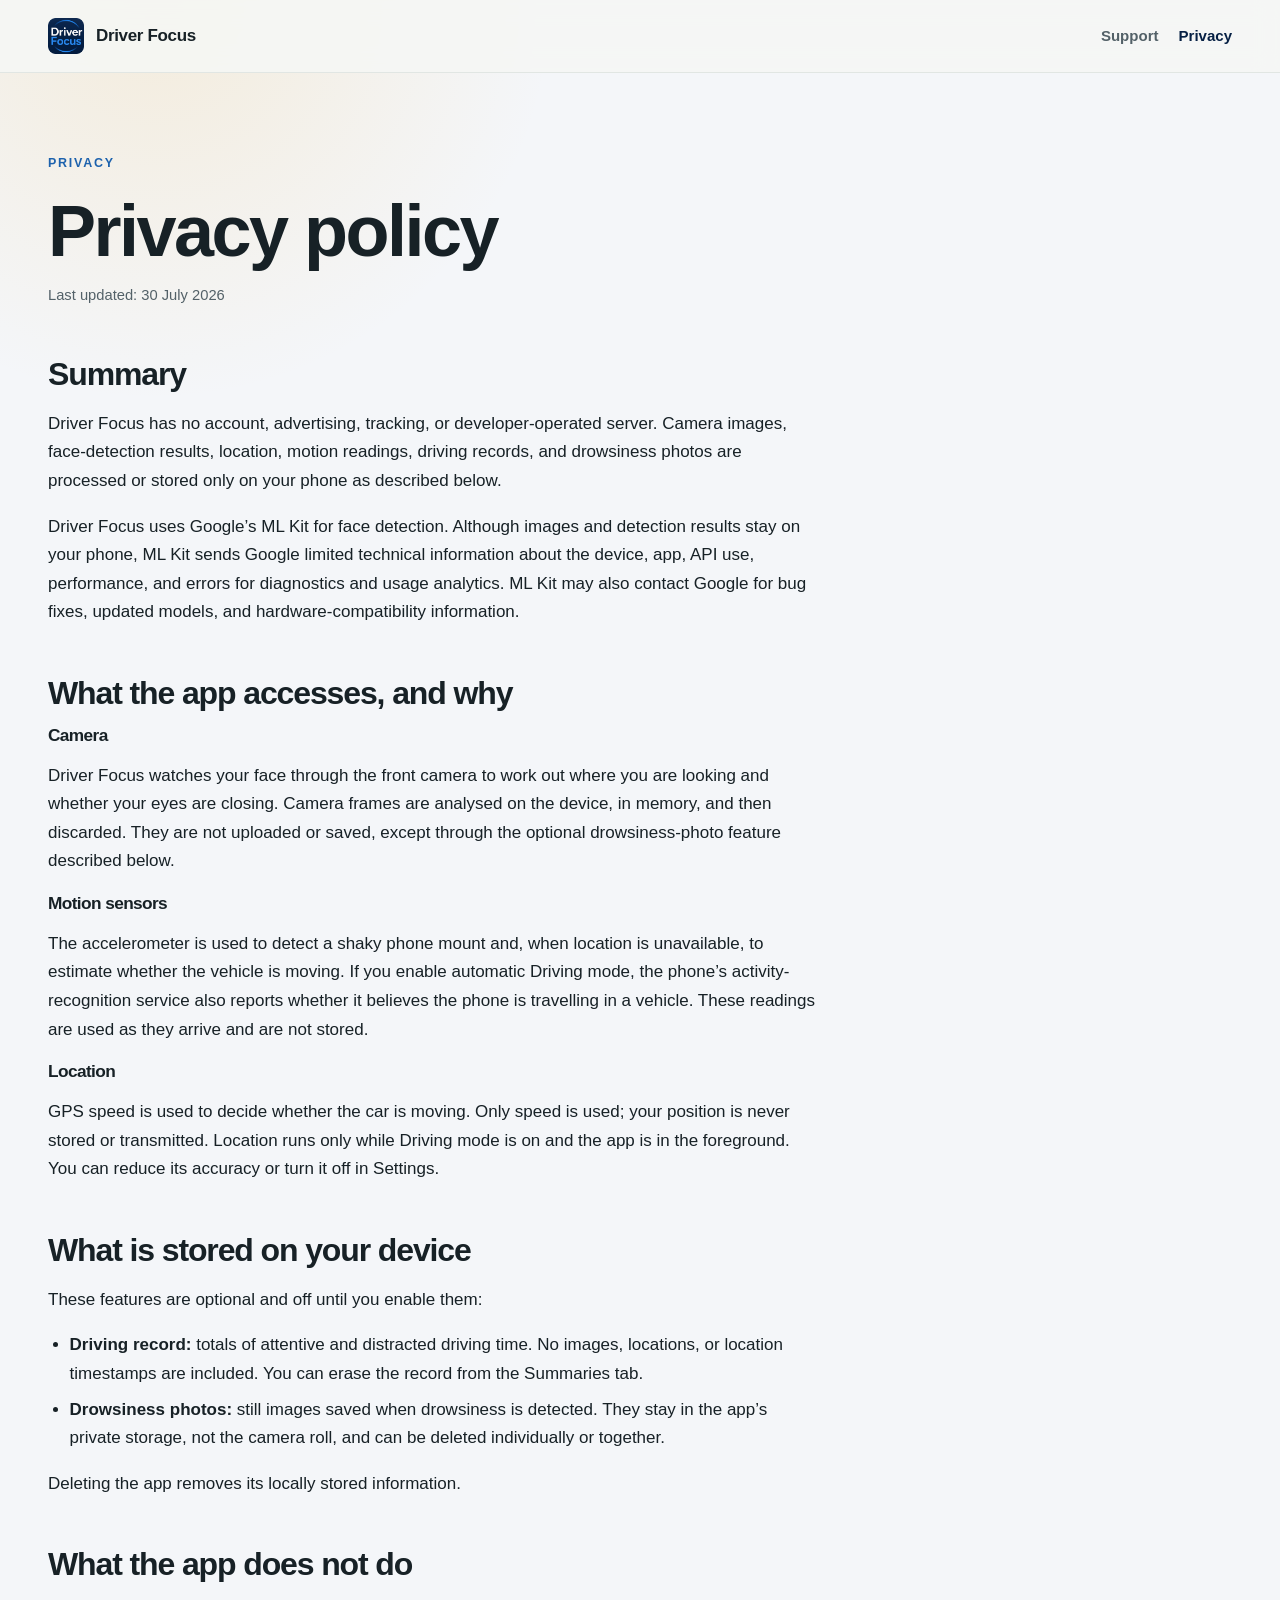
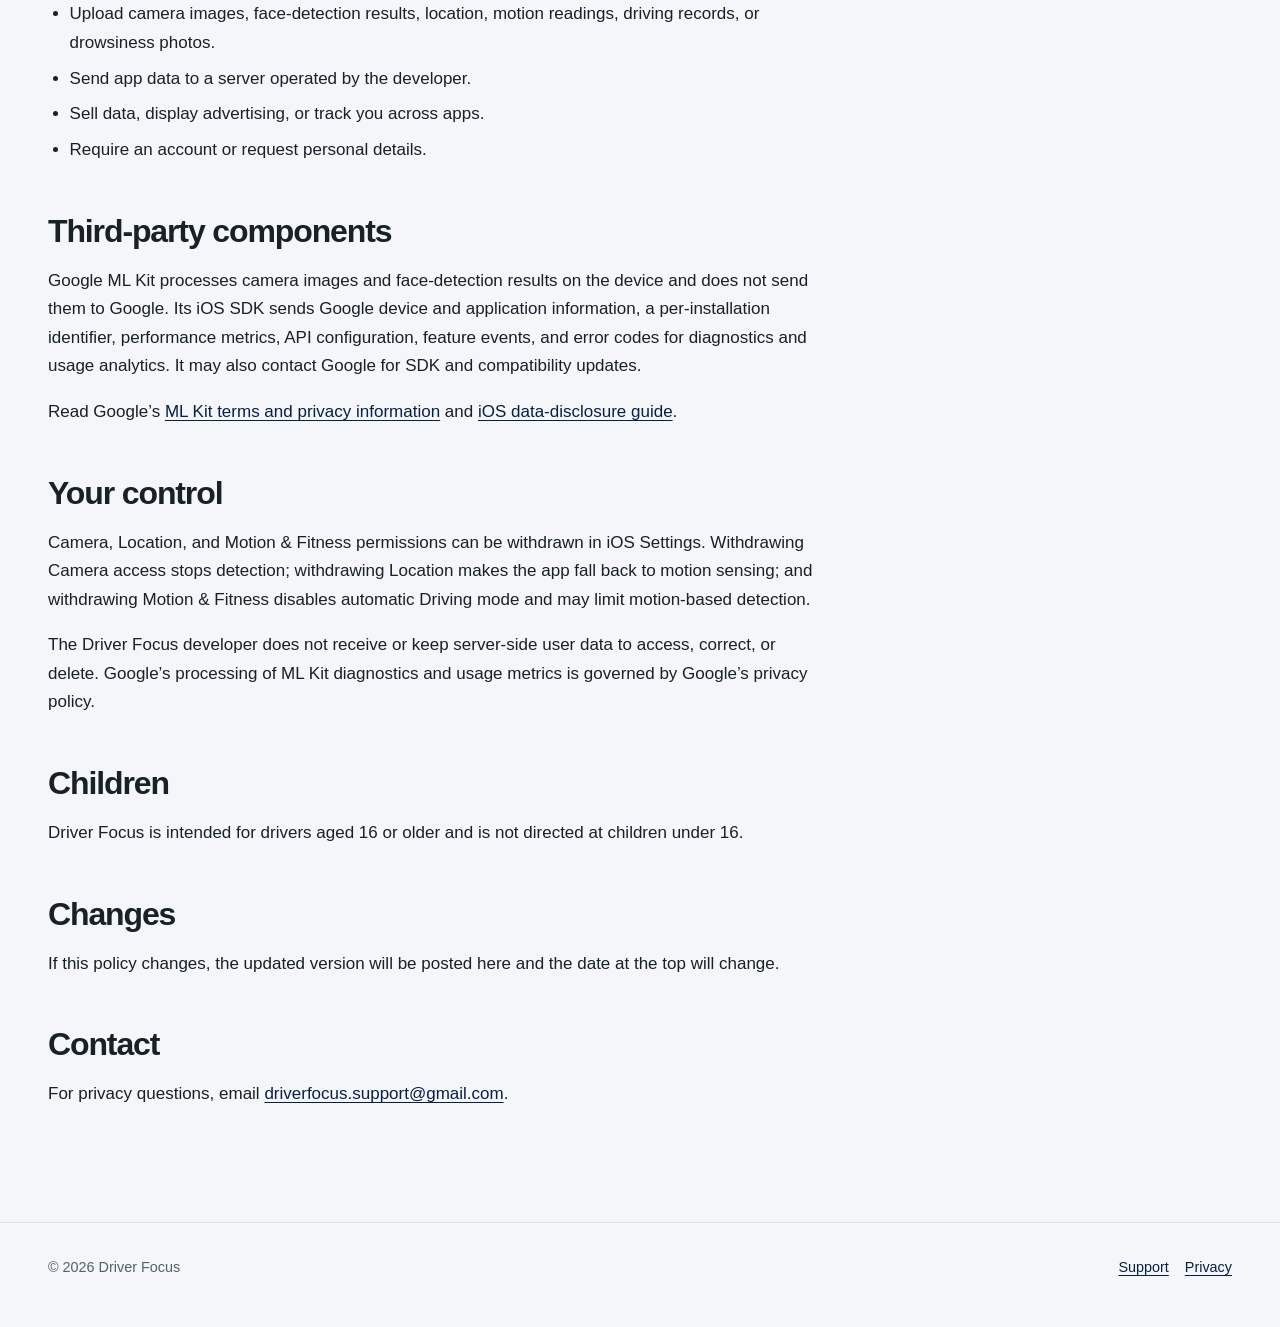
==== docs/privacy/index.html @ aa6e7d4a "Driver Focus support and privacy site Public GitHub Pages host for the app's support and privacy pag" ====
<!doctype html>
<html lang="en">
  <head>
    <meta charset="utf-8">
    <meta name="viewport" content="width=device-width, initial-scale=1">
    <meta name="description" content="Privacy policy for Driver Focus.">
    <title>Privacy policy | Driver Focus</title>
    <link rel="icon" type="image/png" href="../assets/favicon-32.png">
    <link rel="apple-touch-icon" href="../assets/apple-touch-icon.png">
    <link rel="stylesheet" href="../assets/site.css">
  </head>
  <body>
    <header class="site-header">
      <nav class="nav shell" aria-label="Main navigation">
        <a class="brand" href="../">
          <span class="brand-mark" aria-hidden="true"></span>
          Driver Focus
        </a>
        <div class="nav-links">
          <a href="../support/">Support</a>
          <a href="./" aria-current="page">Privacy</a>
        </div>
      </nav>
    </header>
    <main class="shell">
      <article class="content">
        <p class="eyebrow">Privacy</p>
        <h1>Privacy policy</h1>
        <p class="meta">Last updated: 30 July 2026</p>

        <h2>Summary</h2>
        <p>
          Driver Focus has no account, advertising, tracking, or
          developer-operated server. Camera images, face-detection results,
          location, motion readings, driving records, and drowsiness photos are
          processed or stored only on your phone as described below.
        </p>
        <p>
          Driver Focus uses Google’s ML Kit for face detection. Although images
          and detection results stay on your phone, ML Kit sends Google limited
          technical information about the device, app, API use, performance,
          and errors for diagnostics and usage analytics. ML Kit may also
          contact Google for bug fixes, updated models, and
          hardware-compatibility information.
        </p>

        <h2>What the app accesses, and why</h2>
        <h3>Camera</h3>
        <p>
          Driver Focus watches your face through the front camera to work out
          where you are looking and whether your eyes are closing. Camera frames
          are analysed on the device, in memory, and then discarded. They are
          not uploaded or saved, except through the optional drowsiness-photo
          feature described below.
        </p>
        <h3>Motion sensors</h3>
        <p>
          The accelerometer is used to detect a shaky phone mount and, when
          location is unavailable, to estimate whether the vehicle is moving.
          If you enable automatic Driving mode, the phone’s activity-recognition
          service also reports whether it believes the phone is travelling in a
          vehicle. These readings are used as they arrive and are not stored.
        </p>
        <h3>Location</h3>
        <p>
          GPS speed is used to decide whether the car is moving. Only speed is
          used; your position is never stored or transmitted. Location runs only
          while Driving mode is on and the app is in the foreground. You can
          reduce its accuracy or turn it off in Settings.
        </p>

        <h2>What is stored on your device</h2>
        <p>These features are optional and off until you enable them:</p>
        <ul>
          <li>
            <strong>Driving record:</strong> totals of attentive and distracted
            driving time. No images, locations, or location timestamps are
            included. You can erase the record from the Summaries tab.
          </li>
          <li>
            <strong>Drowsiness photos:</strong> still images saved when
            drowsiness is detected. They stay in the app’s private storage, not
            the camera roll, and can be deleted individually or together.
          </li>
        </ul>
        <p>Deleting the app removes its locally stored information.</p>

        <h2>What the app does not do</h2>
        <ul>
          <li>
            Upload camera images, face-detection results, location, motion
            readings, driving records, or drowsiness photos.
          </li>
          <li>Send app data to a server operated by the developer.</li>
          <li>Sell data, display advertising, or track you across apps.</li>
          <li>Require an account or request personal details.</li>
        </ul>

        <h2>Third-party components</h2>
        <p>
          Google ML Kit processes camera images and face-detection results on
          the device and does not send them to Google. Its iOS SDK sends Google
          device and application information, a per-installation identifier,
          performance metrics, API configuration, feature events, and error
          codes for diagnostics and usage analytics. It may also contact Google
          for SDK and compatibility updates.
        </p>
        <p>
          Read Google’s
          <a href="https://developers.google.com/ml-kit/terms">ML Kit terms and privacy information</a>
          and
          <a href="https://developers.google.com/ml-kit/ios-data-disclosure">iOS data-disclosure guide</a>.
        </p>

        <h2>Your control</h2>
        <p>
          Camera, Location, and Motion &amp; Fitness permissions can be
          withdrawn in iOS Settings. Withdrawing Camera access stops detection;
          withdrawing Location makes the app fall back to motion sensing; and
          withdrawing Motion &amp; Fitness disables automatic Driving mode and
          may limit motion-based detection.
        </p>
        <p>
          The Driver Focus developer does not receive or keep server-side user
          data to access, correct, or delete. Google’s processing of ML Kit
          diagnostics and usage metrics is governed by Google’s privacy policy.
        </p>

        <h2>Children</h2>
        <p>
          Driver Focus is intended for drivers aged 16 or older and is not
          directed at children under 16.
        </p>

        <h2>Changes</h2>
        <p>
          If this policy changes, the updated version will be posted here and
          the date at the top will change.
        </p>

        <h2>Contact</h2>
        <p>
          For privacy questions, email
          <a href="mailto:driverfocus.support@gmail.com?subject=Driver%20Focus%20privacy">
            driverfocus.support@gmail.com</a>.
        </p>
      </article>
    </main>
    <footer class="page-footer">
      <div class="footer-row shell">
        <span>© 2026 Driver Focus</span>
        <div class="footer-links">
          <a href="../support/">Support</a>
          <a href="./">Privacy</a>
        </div>
      </div>
    </footer>
  </body>
</html>
---- docs/assets/site.css ----
:root {
  color-scheme: light;
  --ink: #172126;
  --muted: #536168;
  --paper: #f4f6f9;
  --surface: #ffffff;
  --line: #dde3ea;
  /* Taken from the app icon: #062044 is its background, #2989f1 its wordmark.
     The wordmark blue is darkened for text because at full strength it only
     reaches 3.5:1 against white, short of the 4.5:1 needed to read well. */
  --blue: #1d62ad;
  --blue-dark: #062044;
  --blue-soft: #e8eef8;
  --amber: #f2bd57;
  --shadow: 0 18px 50px rgba(6, 32, 68, 0.09);
}

* {
  box-sizing: border-box;
}

html {
  scroll-behavior: smooth;
}

body {
  margin: 0;
  background:
    radial-gradient(circle at 12% 0%, rgba(242, 189, 87, 0.18), transparent 25rem),
    var(--paper);
  color: var(--ink);
  font-family: Inter, ui-sans-serif, -apple-system, BlinkMacSystemFont, "Segoe UI",
    sans-serif;
  font-size: 17px;
  line-height: 1.68;
}

a {
  color: var(--blue-dark);
  text-underline-offset: 0.18em;
}

a:hover {
  color: var(--blue);
}

.shell {
  width: min(100% - 2rem, 74rem);
  margin-inline: auto;
}

.site-header {
  border-bottom: 1px solid rgba(220, 227, 223, 0.8);
  background: rgba(245, 247, 244, 0.9);
  backdrop-filter: blur(12px);
  position: sticky;
  top: 0;
  z-index: 10;
}

.nav {
  min-height: 4.5rem;
  display: flex;
  align-items: center;
  justify-content: space-between;
  gap: 1.5rem;
}

.brand {
  display: inline-flex;
  align-items: center;
  gap: 0.75rem;
  color: var(--ink);
  font-weight: 750;
  letter-spacing: -0.02em;
  text-decoration: none;
}

.brand-mark {
  width: 2.25rem;
  aspect-ratio: 1;
  /* The app's own icon, with the corners rounded here because the web applies
     no mask of its own. The url is resolved against this stylesheet, so every
     page picks it up whatever depth it sits at. */
  background: url("driver-focus-mark.png") center / contain no-repeat;
}

.nav-links {
  display: flex;
  align-items: center;
  gap: 1.25rem;
  font-size: 0.94rem;
}

.nav-links a {
  color: var(--muted);
  font-weight: 650;
  text-decoration: none;
}

.nav-links a[aria-current="page"],
.nav-links a:hover {
  color: var(--blue-dark);
}

main {
  padding: 5rem 0 6rem;
}

.hero {
  display: grid;
  grid-template-columns: minmax(0, 1.35fr) minmax(17rem, 0.65fr);
  align-items: center;
  gap: clamp(2rem, 6vw, 6rem);
  min-height: 31rem;
}

.eyebrow {
  margin: 0 0 1rem;
  color: var(--blue);
  font-size: 0.78rem;
  font-weight: 800;
  letter-spacing: 0.14em;
  text-transform: uppercase;
}

h1,
h2,
h3 {
  line-height: 1.16;
  letter-spacing: -0.035em;
}

h1 {
  max-width: 14ch;
  margin: 0;
  font-size: clamp(2.8rem, 7vw, 5.6rem);
}

h2 {
  margin: 3rem 0 0.8rem;
  font-size: clamp(1.45rem, 3vw, 2rem);
}

h3 {
  margin: 0 0 0.45rem;
  font-size: 1.08rem;
}

.lede {
  max-width: 42rem;
  margin: 1.5rem 0 0;
  color: var(--muted);
  font-size: clamp(1.05rem, 2vw, 1.28rem);
}

.actions {
  display: flex;
  flex-wrap: wrap;
  gap: 0.8rem;
  margin-top: 2rem;
}

.button {
  display: inline-flex;
  align-items: center;
  justify-content: center;
  min-height: 3rem;
  padding: 0.65rem 1.05rem;
  border: 1px solid var(--blue-dark);
  border-radius: 0.75rem;
  background: var(--blue-dark);
  color: white;
  font-weight: 720;
  text-decoration: none;
}

.button.secondary {
  background: transparent;
  color: var(--blue-dark);
}

.signal-card {
  position: relative;
  overflow: hidden;
  min-height: 22rem;
  padding: 2rem;
  border-radius: 2rem;
  background: var(--blue-dark);
  color: white;
  box-shadow: var(--shadow);
}

.signal-card::after {
  content: "";
  position: absolute;
  width: 18rem;
  height: 18rem;
  right: -7rem;
  bottom: -8rem;
  border: 2.8rem solid rgba(255, 255, 255, 0.1);
  border-radius: 50%;
}

.signal-label {
  color: rgba(255, 255, 255, 0.72);
  font-size: 0.78rem;
  font-weight: 800;
  letter-spacing: 0.14em;
  text-transform: uppercase;
}

.signal-status {
  margin-top: 3rem;
  font-size: 2.5rem;
  font-weight: 780;
  letter-spacing: -0.04em;
}

.signal-line {
  width: 3.5rem;
  height: 0.45rem;
  margin-top: 1rem;
  border-radius: 1rem;
  background: var(--amber);
}

.signal-copy {
  position: relative;
  z-index: 1;
  max-width: 16rem;
  margin-top: 2rem;
  color: rgba(255, 255, 255, 0.78);
}

.content {
  width: min(100%, 48rem);
}

.content h1 {
  max-width: 18ch;
  font-size: clamp(2.5rem, 6vw, 4.5rem);
}

.meta {
  margin: 0.6rem 0 2.2rem;
  color: var(--muted);
  font-size: 0.92rem;
}

.notice,
.contact-card,
.faq-item {
  padding: 1.25rem 1.4rem;
  border: 1px solid var(--line);
  border-radius: 1rem;
  background: var(--surface);
}

.notice {
  margin: 2rem 0;
  border-left: 0.35rem solid var(--amber);
}

.contact-card {
  margin: 2rem 0 2.5rem;
  box-shadow: var(--shadow);
}

.contact-card p {
  margin: 0.4rem 0 0;
}

.faq {
  display: grid;
  gap: 0.85rem;
  margin-top: 1.25rem;
}

.faq-item p {
  margin: 0;
  color: var(--muted);
}

ul,
ol {
  padding-left: 1.35rem;
}

li + li {
  margin-top: 0.45rem;
}

.page-footer {
  padding: 2rem 0 3rem;
  border-top: 1px solid var(--line);
  color: var(--muted);
  font-size: 0.9rem;
}

.footer-row {
  display: flex;
  justify-content: space-between;
  gap: 1.5rem;
}

.footer-links {
  display: flex;
  gap: 1rem;
}

@media (max-width: 720px) {
  body {
    font-size: 16px;
  }

  .nav {
    min-height: 4rem;
  }

  .nav-links {
    gap: 0.75rem;
  }

  main {
    padding-top: 3rem;
  }

  .hero {
    grid-template-columns: 1fr;
    min-height: auto;
  }

  .signal-card {
    min-height: 18rem;
  }

  .footer-row {
    flex-direction: column;
  }
}

@media (prefers-reduced-motion: reduce) {
  html {
    scroll-behavior: auto;
  }
}
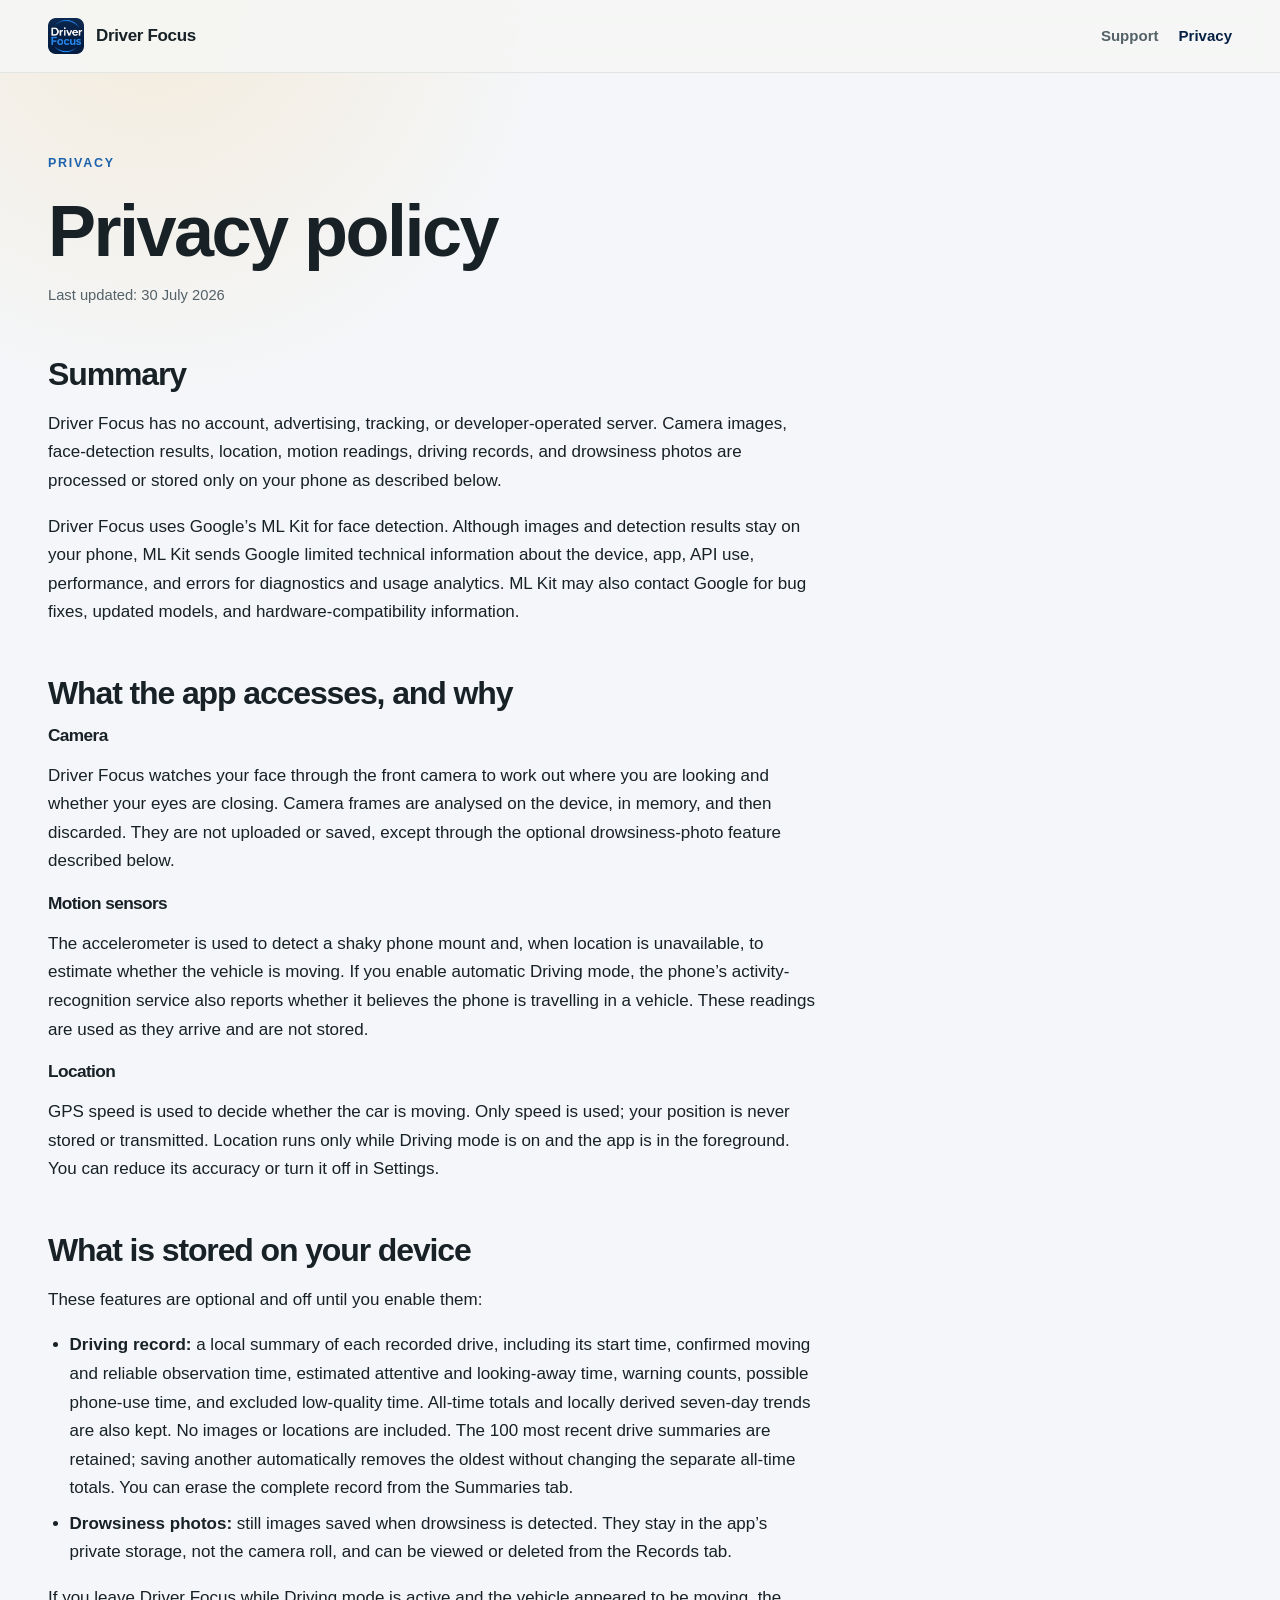
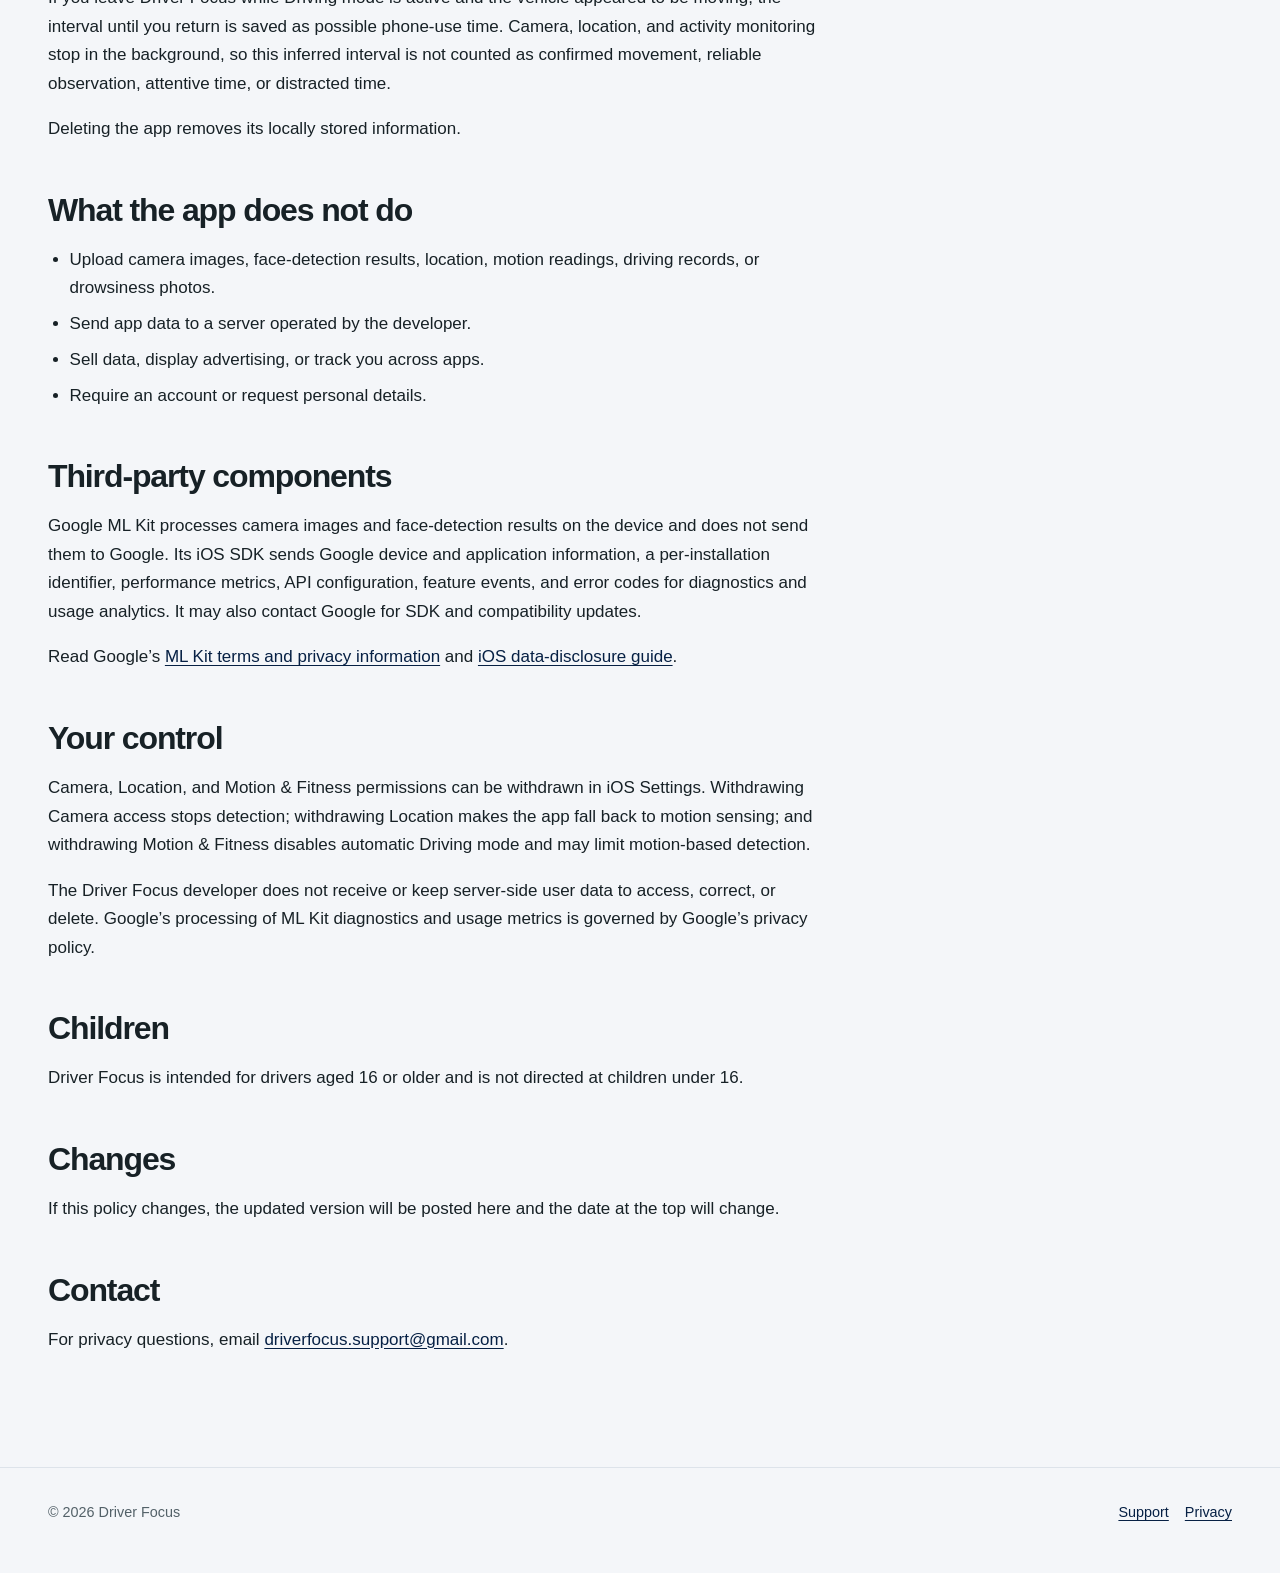
==== commit 498e6d1d: "update docs to match app" ====
--- a/docs/privacy/index.html
+++ b/docs/privacy/index.html
@@ -73,16 +73,30 @@
         <p>These features are optional and off until you enable them:</p>
         <ul>
           <li>
-            <strong>Driving record:</strong> totals of attentive and distracted
-            driving time. No images, locations, or location timestamps are
-            included. You can erase the record from the Summaries tab.
+            <strong>Driving record:</strong> a local summary of each recorded
+            drive, including its start time, confirmed moving and reliable
+            observation time, estimated attentive and looking-away time,
+            warning counts, possible phone-use time, and excluded low-quality
+            time. All-time totals and locally derived seven-day trends are also
+            kept. No images or locations are included. The 100 most recent
+            drive summaries are retained; saving another automatically removes
+            the oldest without changing the separate all-time totals. You can
+            erase the complete record from the Summaries tab.
           </li>
           <li>
             <strong>Drowsiness photos:</strong> still images saved when
             drowsiness is detected. They stay in the app’s private storage, not
-            the camera roll, and can be deleted individually or together.
+            the camera roll, and can be viewed or deleted from the Records tab.
           </li>
         </ul>
+        <p>
+          If you leave Driver Focus while Driving mode is active and the
+          vehicle appeared to be moving, the interval until you return is saved
+          as possible phone-use time. Camera, location, and activity monitoring
+          stop in the background, so this inferred interval is not counted as
+          confirmed movement, reliable observation, attentive time, or
+          distracted time.
+        </p>
         <p>Deleting the app removes its locally stored information.</p>
 
         <h2>What the app does not do</h2>
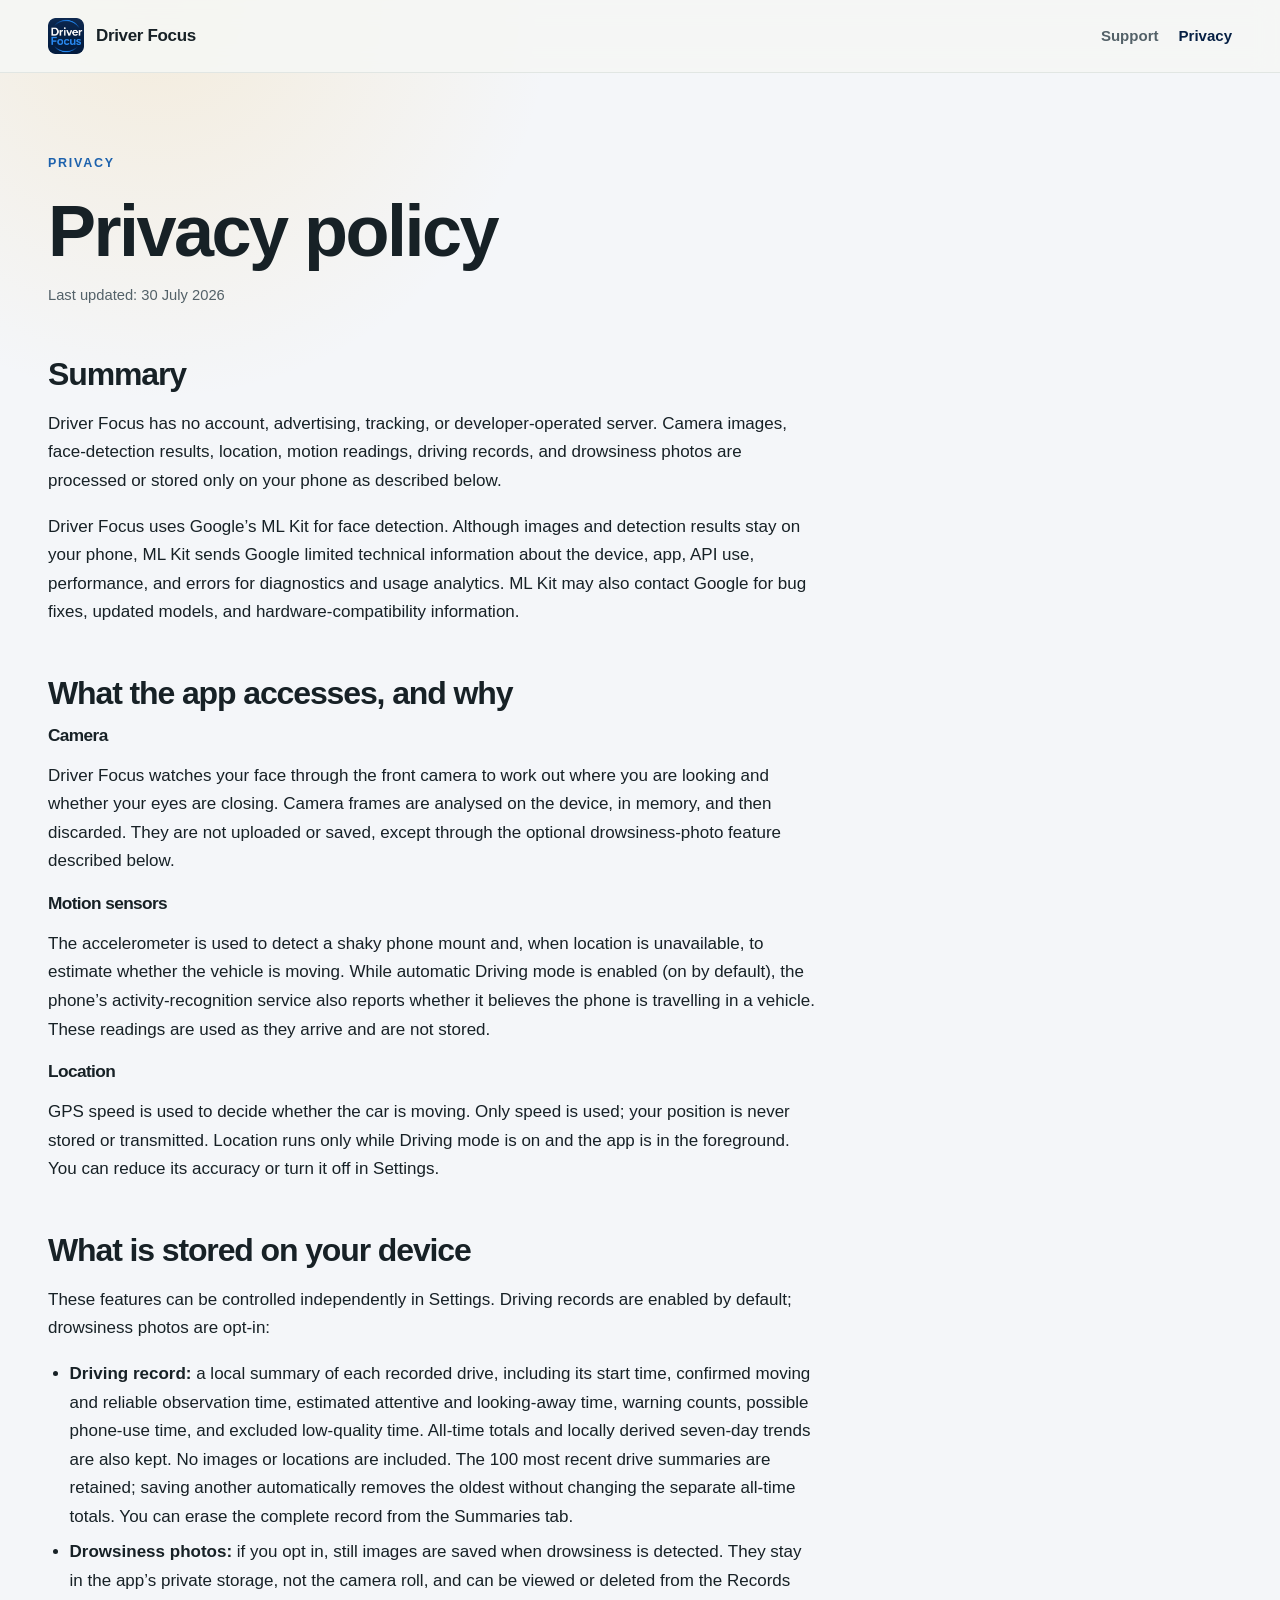
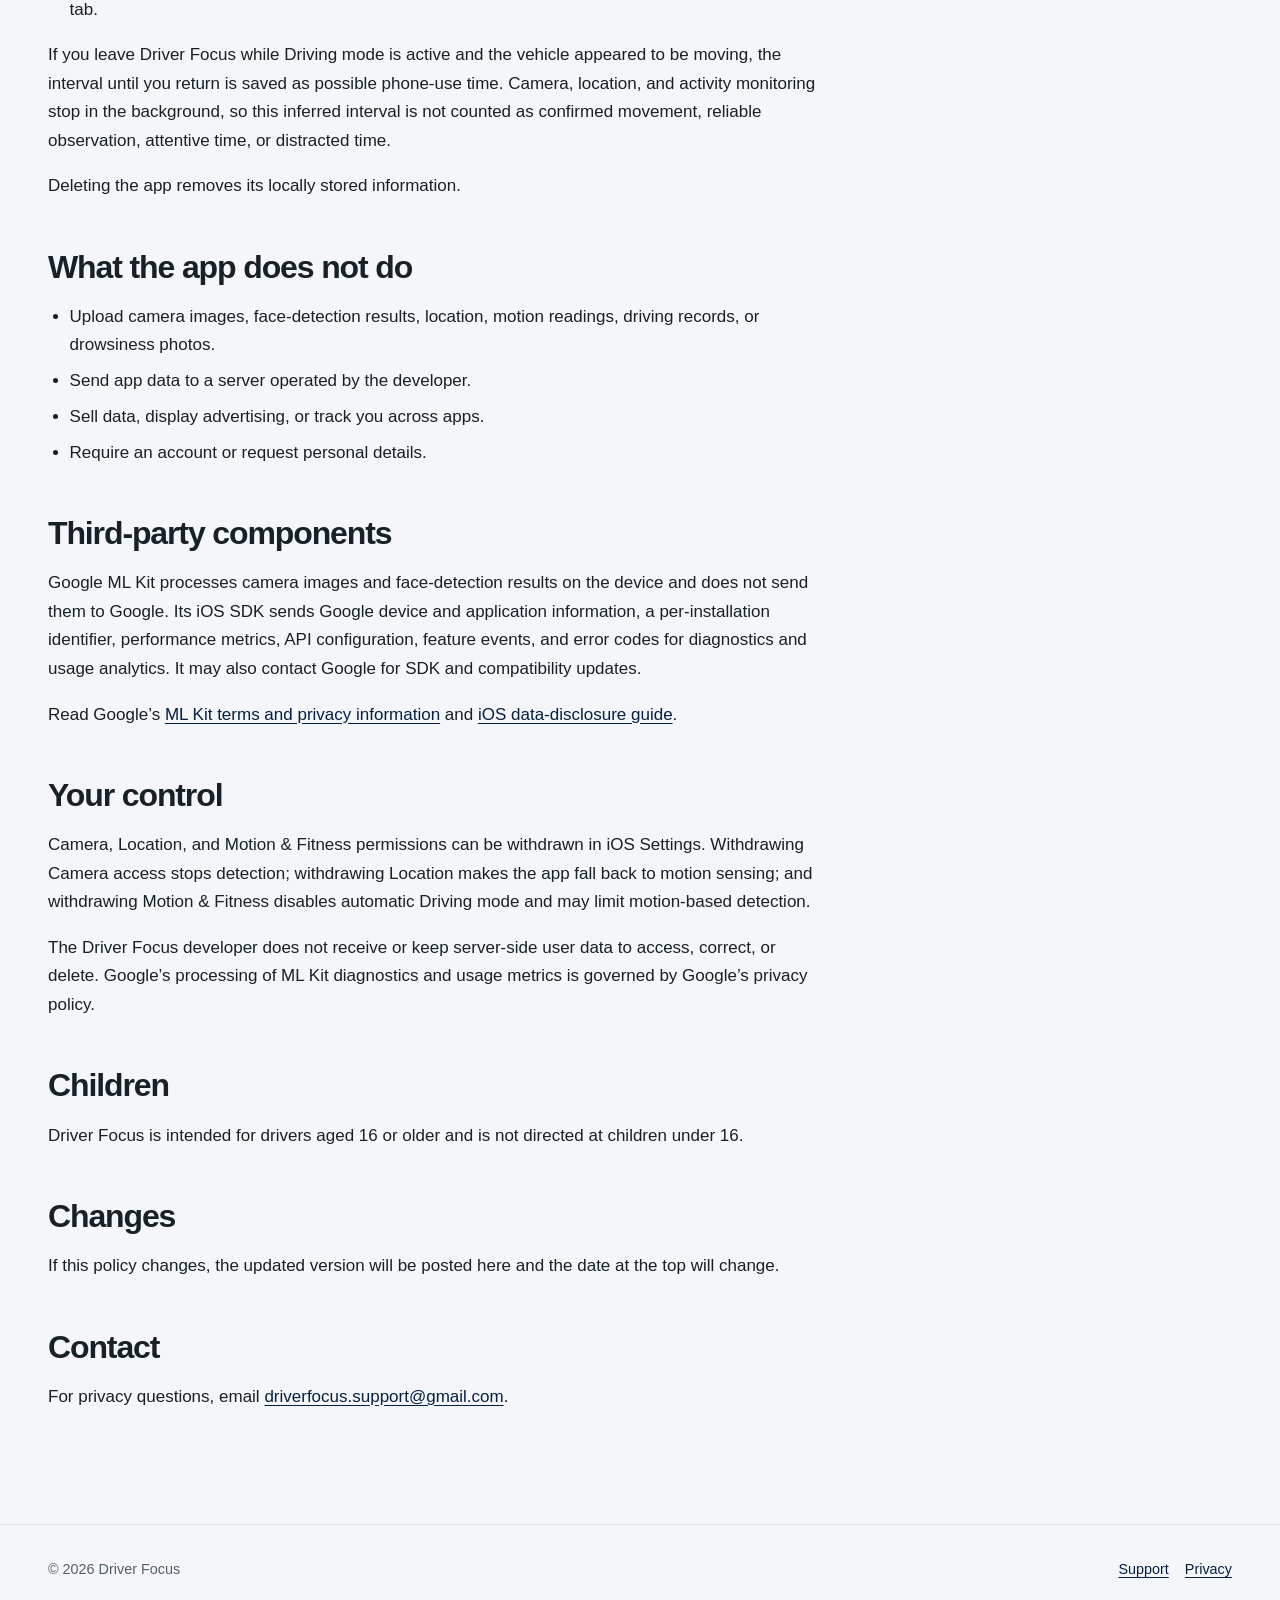
==== commit 9fc7f2ac: "update privacy" ====
--- a/docs/privacy/index.html
+++ b/docs/privacy/index.html
@@ -57,9 +57,10 @@
         <p>
           The accelerometer is used to detect a shaky phone mount and, when
           location is unavailable, to estimate whether the vehicle is moving.
-          If you enable automatic Driving mode, the phone’s activity-recognition
-          service also reports whether it believes the phone is travelling in a
-          vehicle. These readings are used as they arrive and are not stored.
+          While automatic Driving mode is enabled (on by default), the phone’s
+          activity-recognition service also reports whether it believes the
+          phone is travelling in a vehicle. These readings are used as they
+          arrive and are not stored.
         </p>
         <h3>Location</h3>
         <p>
@@ -70,7 +71,10 @@
         </p>
 
         <h2>What is stored on your device</h2>
-        <p>These features are optional and off until you enable them:</p>
+        <p>
+          These features can be controlled independently in Settings. Driving
+          records are enabled by default; drowsiness photos are opt-in:
+        </p>
         <ul>
           <li>
             <strong>Driving record:</strong> a local summary of each recorded
@@ -84,9 +88,10 @@
             erase the complete record from the Summaries tab.
           </li>
           <li>
-            <strong>Drowsiness photos:</strong> still images saved when
-            drowsiness is detected. They stay in the app’s private storage, not
-            the camera roll, and can be viewed or deleted from the Records tab.
+            <strong>Drowsiness photos:</strong> if you opt in, still images are
+            saved when drowsiness is detected. They stay in the app’s private
+            storage, not the camera roll, and can be viewed or deleted from the
+            Records tab.
           </li>
         </ul>
         <p>
